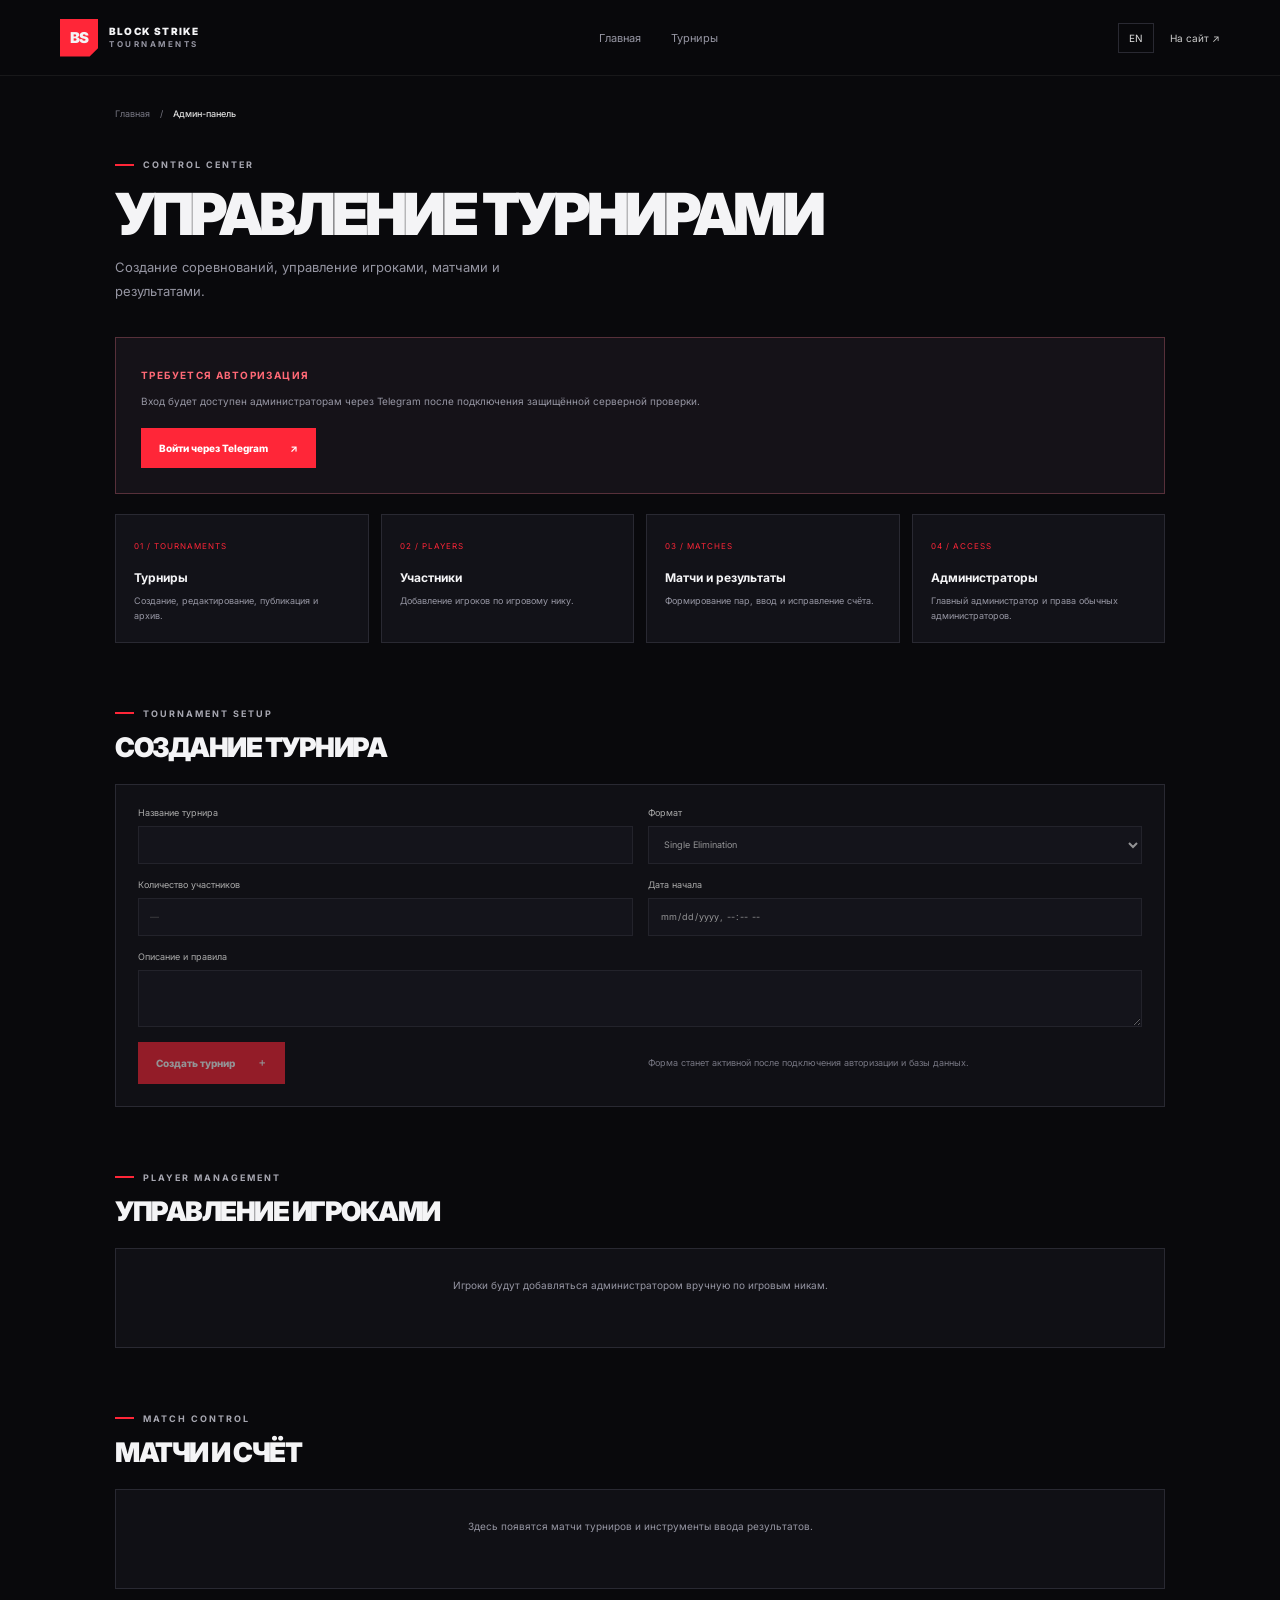
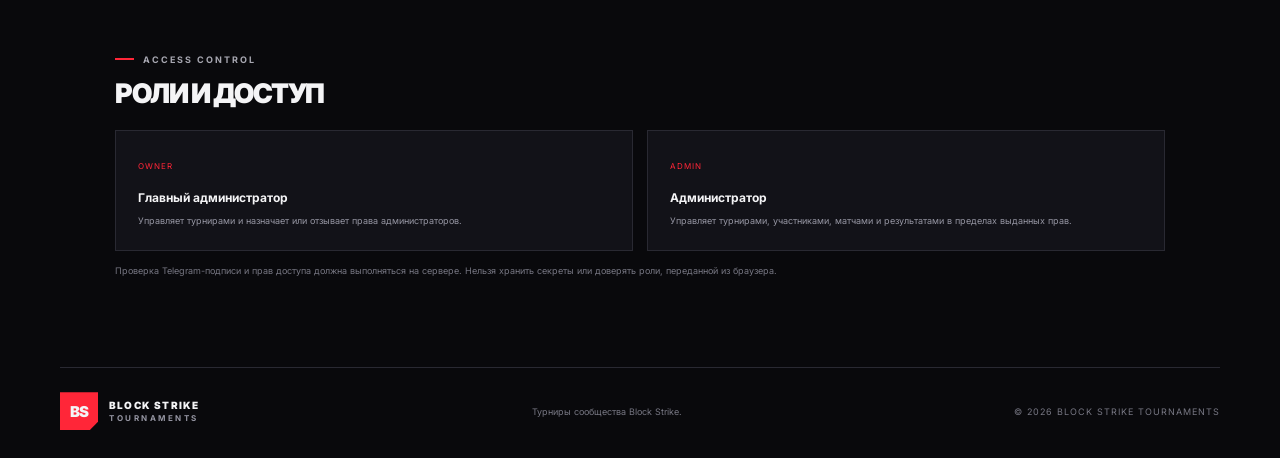
==== admin.html @ 34a61e85 "Add admin workspace template" ====
<!doctype html><html lang="ru"><head><meta charset="UTF-8"><meta name="viewport" content="width=device-width,initial-scale=1"><meta name="theme-color" content="#09090c"><title>Админ-панель — Block Strike Tournaments</title><link rel="preconnect" href="https://fonts.googleapis.com"><link rel="preconnect" href="https://fonts.gstatic.com" crossorigin><link href="https://fonts.googleapis.com/css2?family=Inter:wght@400;500;600;700;800;900&display=swap" rel="stylesheet"><link rel="stylesheet" href="style.css"></head><body>
<header class="site-header"><a class="brand" href="index.html"><span class="brand-mark">BS</span><span class="brand-copy">BLOCK STRIKE <b>TOURNAMENTS</b></span></a><nav class="main-nav" id="mainNav"><a href="index.html" data-i18n="home">Главная</a><a href="tournaments.html" data-i18n="tournaments">Турниры</a></nav><div class="header-actions"><button class="lang-toggle" id="langToggle">EN</button><a class="admin-link" href="index.html"><span data-i18n="backSite">На сайт ↗</span></a><button class="menu-toggle" id="menuToggle" aria-label="Меню">☰</button></div></header>
<main class="page-main section-wrap admin-page"><div class="breadcrumbs"><a href="index.html" data-i18n="home">Главная</a><span>/</span><b data-i18n="adminPanel">Админ-панель</b></div><div class="page-heading"><div><div class="eyebrow"><i></i><span>CONTROL CENTER</span></div><h1 data-i18n="adminTitle">УПРАВЛЕНИЕ <em>ТУРНИРАМИ</em></h1><p data-i18n="adminSub">Создание соревнований, управление игроками, матчами и результатами.</p></div></div>
<div class="admin-notice"><b data-i18n="authRequired">ТРЕБУЕТСЯ АВТОРИЗАЦИЯ</b><p data-i18n="authText">Вход будет доступен администраторам через Telegram после подключения защищённой серверной проверки.</p><button class="button button-primary" id="telegramLogin" type="button"><span data-i18n="telegramLogin">Войти через Telegram</span><b>↗</b></button></div>
<div class="admin-grid"><a class="admin-tile" href="#manage"><span>01 / TOURNAMENTS</span><h3 data-i18n="manageTournaments">Турниры</h3><p data-i18n="manageTournamentsText">Создание, редактирование, публикация и архив.</p></a><a class="admin-tile" href="#players"><span>02 / PLAYERS</span><h3 data-i18n="managePlayers">Участники</h3><p data-i18n="managePlayersText">Добавление игроков по игровому нику.</p></a><a class="admin-tile" href="#matches-admin"><span>03 / MATCHES</span><h3 data-i18n="manageMatches">Матчи и результаты</h3><p data-i18n="manageMatchesText">Формирование пар, ввод и исправление счёта.</p></a><a class="admin-tile" href="#admins"><span>04 / ACCESS</span><h3 data-i18n="manageAdmins">Администраторы</h3><p data-i18n="manageAdminsText">Главный администратор и права обычных администраторов.</p></a></div>
<section class="template-section" id="manage"><div class="section-heading"><div><div class="eyebrow"><i></i><span>TOURNAMENT SETUP</span></div><h2 data-i18n="createTournament">СОЗДАНИЕ <em>ТУРНИРА</em></h2></div></div><form class="admin-form" id="tournamentForm"><label><span data-i18n="nameLabel">Название турнира</span><input required placeholder=" " disabled></label><label><span data-i18n="formatLabel">Формат</span><select disabled><option>Single Elimination</option><option>Swiss System</option></select></label><label><span data-i18n="capacityLabel">Количество участников</span><input type="number" min="2" placeholder="—" disabled></label><label><span data-i18n="dateLabel">Дата начала</span><input type="datetime-local" disabled></label><label class="full-field"><span data-i18n="descriptionLabel">Описание и правила</span><textarea rows="3" disabled></textarea></label><button class="button button-primary" type="button" disabled><span data-i18n="createDraft">Создать турнир</span><b>＋</b></button><p class="form-hint" data-i18n="formDisabled">Форма станет активной после подключения авторизации и базы данных.</p></form></section>
<section class="template-section" id="players"><div class="section-heading"><div><div class="eyebrow"><i></i><span>PLAYER MANAGEMENT</span></div><h2 data-i18n="playersTitle">УПРАВЛЕНИЕ <em>ИГРОКАМИ</em></h2></div></div><div class="table-shell"><div class="table-empty" data-i18n="playersEmpty">Игроки будут добавляться администратором вручную по игровым никам.</div></div></section>
<section class="template-section" id="matches-admin"><div class="section-heading"><div><div class="eyebrow"><i></i><span>MATCH CONTROL</span></div><h2 data-i18n="matchesAdminTitle">МАТЧИ И <em>СЧЁТ</em></h2></div></div><div class="table-shell"><div class="table-empty" data-i18n="matchesEmpty">Здесь появятся матчи турниров и инструменты ввода результатов.</div></div></section>
<section class="template-section" id="admins"><div class="section-heading"><div><div class="eyebrow"><i></i><span>ACCESS CONTROL</span></div><h2 data-i18n="adminsTitle">РОЛИ И <em>ДОСТУП</em></h2></div></div><div class="role-grid"><article class="role-card"><span>OWNER</span><h3 data-i18n="mainAdmin">Главный администратор</h3><p data-i18n="mainAdminText">Управляет турнирами и назначает или отзывает права администраторов.</p></article><article class="role-card"><span>ADMIN</span><h3 data-i18n="regularAdmin">Администратор</h3><p data-i18n="regularAdminText">Управляет турнирами, участниками, матчами и результатами в пределах выданных прав.</p></article></div><p class="section-hint" data-i18n="securityNote">Проверка Telegram-подписи и прав доступа должна выполняться на сервере. Нельзя хранить секреты или доверять роли, переданной из браузера.</p></section>
</main><footer class="site-footer section-wrap"><a class="brand" href="index.html"><span class="brand-mark">BS</span><span class="brand-copy">BLOCK STRIKE <b>TOURNAMENTS</b></span></a><span data-i18n="footer">Турниры сообщества Block Strike.</span><span class="footer-copy">© 2026 BLOCK STRIKE TOURNAMENTS</span></footer><script src="script.js"></script></body></html>
---- style.css ----
:root{--bg:#09090c;--panel:#121218;--panel2:#17171f;--red:#ff2638;--text:#f4f4f6;--muted:#9696a3;--line:#292932}*{box-sizing:border-box}html{scroll-behavior:smooth;scroll-padding-top:100px}body{margin:0;background:var(--bg);color:var(--text);font-family:Inter,Arial,sans-serif;overflow-x:hidden}a{color:inherit;text-decoration:none}button,input,select,textarea{font:inherit}button:disabled,input:disabled,select:disabled,textarea:disabled{opacity:.55;cursor:not-allowed}.section-wrap{width:min(1160px,calc(100% - 48px));margin-inline:auto}.site-header{height:76px;padding:0 max(24px,calc((100vw - 1160px)/2));display:flex;align-items:center;justify-content:space-between;gap:24px;border-bottom:1px solid #ffffff10;background:#09090cf2;backdrop-filter:blur(16px);position:sticky;top:0;z-index:20}.brand{display:flex;align-items:center;gap:11px;flex-shrink:0}.brand-mark{width:38px;height:38px;background:var(--red);display:grid;place-items:center;font-weight:900;font-size:15px;letter-spacing:-1px;clip-path:polygon(0 0,100% 0,100% 78%,78% 100%,0 100%)}.brand-copy{font-size:10px;font-weight:900;letter-spacing:1.2px;line-height:1.45;white-space:nowrap}.brand-copy b{display:block;color:var(--muted);font-size:8px;letter-spacing:2.5px}.main-nav{display:flex;align-items:center;gap:30px;margin-left:auto;margin-right:auto}.main-nav a{font-size:11px;color:var(--muted);white-space:nowrap}.main-nav a:hover,.main-nav a.active{color:#fff}.main-nav a.active:after{content:"";display:block;height:2px;background:var(--red);margin-top:9px}.header-actions{display:flex;align-items:center;gap:16px;flex-shrink:0}.lang-toggle{background:transparent;border:1px solid var(--line);color:#ddd;padding:8px 10px;font-size:10px;cursor:pointer}.admin-link{font-size:10px;color:#ccc;display:flex;align-items:center;gap:8px;white-space:nowrap}.status-dot,.live-pulse{width:7px;height:7px;border-radius:50%;background:var(--red);display:inline-block;box-shadow:0 0 12px #ff2638a0}.menu-toggle{display:none;background:none;border:0;color:white;font-size:22px}.hero{min-height:520px;display:grid;grid-template-columns:1.05fr .95fr;align-items:center;gap:30px;padding-top:55px;padding-bottom:65px}.eyebrow{display:flex;align-items:center;gap:9px;color:#a7a7b1;font-size:9px;font-weight:700;letter-spacing:2px}.eyebrow i{width:19px;height:2px;background:var(--red);display:inline-block;flex-shrink:0}.hero h1,.page-heading h1,.tournament-cover h1{font-size:clamp(44px,5.5vw,72px);line-height:1.02;letter-spacing:-4px;margin:23px 0 19px;font-weight:900;overflow-wrap:anywhere}.hero h1 span,.hero h1 em{display:block}.hero h1 em,.section-heading h2 em,.page-heading h1 em,.tournament-cover h1 em{font-style:normal;color:var(--red)}.hero-copy>p,.page-heading p,.tournament-cover p{max-width:470px;color:var(--muted);font-size:13px;line-height:1.8}.hero-actions{display:flex;align-items:center;gap:25px;margin-top:29px}.button{display:inline-flex;align-items:center;justify-content:center;gap:22px;padding:14px 18px;font-size:10px;font-weight:800;border:0;cursor:pointer}.button-primary{background:var(--red);color:white;transition:.2s}.button-primary:hover:not(:disabled){background:#e51c30;transform:translateY(-2px)}.text-link{font-size:10px;color:#c5c5ce;display:inline-flex;gap:12px}.hero-meta{margin-top:48px;display:flex;align-items:center;gap:10px;color:#777783;font-size:8px;letter-spacing:1.5px}.hero-visual{height:360px;position:relative;display:grid;place-items:center;isolation:isolate;min-width:0}.visual-grid{position:absolute;inset:8px;background-image:linear-gradient(#ffffff0b 1px,transparent 1px),linear-gradient(90deg,#ffffff0b 1px,transparent 1px);background-size:32px 32px;mask-image:radial-gradient(ellipse,#000 15%,transparent 72%);z-index:-1}.visual-core{width:170px;height:170px;border:1px solid #ff26385c;transform:rotate(45deg);display:flex;flex-direction:column;align-items:center;justify-content:center;box-shadow:0 0 80px #ff26381c,inset 0 0 50px #ff263810;position:relative}.visual-core:before,.visual-core:after{content:"";position:absolute;inset:13px;border:1px solid #ffffff16}.visual-core:after{inset:-23px;border-color:#ff263830}.visual-core span{font-size:58px;font-weight:900;letter-spacing:-7px;transform:rotate(-45deg)}.visual-core small{font-size:7px;letter-spacing:3px;transform:rotate(-45deg);color:var(--red)}.visual-orbit{position:absolute;border:1px solid #ff26382b;transform:rotate(-28deg);width:min(340px,90%);height:125px;border-radius:50%}.orbit-b{transform:rotate(52deg);width:min(390px,98%);height:155px;border-color:#ffffff16}.visual-caption{position:absolute;bottom:3px;display:flex;align-items:center;gap:9px;color:#777783;font-size:8px;letter-spacing:1px}.visual-caption span{color:var(--red)}.visual-caption b{color:#d0d0d6;margin-right:13px}.stats{border-block:1px solid var(--line);display:grid;grid-template-columns:repeat(3,1fr);padding:22px 0;margin-bottom:95px}.stats>div{display:flex;align-items:center;gap:14px;padding-left:28px;border-right:1px solid var(--line);min-width:0}.stats>div:first-child{padding-left:0}.stats>div:last-child{border:0}.stats strong{font-size:23px;font-weight:900;white-space:nowrap}.stats span{font-size:8px;color:var(--muted);letter-spacing:1.2px}.content-section{margin-top:95px}.section-heading{display:flex;align-items:end;justify-content:space-between;gap:20px;margin-bottom:26px}.section-heading h2{font-size:clamp(26px,3vw,37px);letter-spacing:-1.5px;margin:12px 0 0;font-weight:900}.view-all{font-size:10px;color:#b9b9c3;padding-bottom:6px;white-space:nowrap}.format-grid{display:grid;grid-template-columns:repeat(2,minmax(0,1fr));gap:17px}.format-card{position:relative;min-height:235px;padding:25px;background:linear-gradient(140deg,#171219,#111117 65%);border:1px solid var(--line);overflow:hidden;transition:.2s}.format-card:hover{border-color:#71303a;transform:translateY(-3px)}.format-index{font-size:8px;letter-spacing:1.6px;color:#888894}.format-symbol{position:absolute;right:28px;top:12px;font-size:90px;color:#ffffff0d;font-weight:200}.format-card h3{font-size:20px;letter-spacing:-.5px;margin:35px 0 10px}.format-card p{max-width:440px;color:var(--muted);font-size:11px;line-height:1.7}.format-link{display:inline-flex;gap:15px;margin-top:12px;font-size:9px;color:#eee}.format-link b{color:var(--red)}.empty-state{min-height:220px;border:1px dashed #393943;background:#101015;display:flex;flex-direction:column;align-items:center;justify-content:center;text-align:center;padding:30px}.empty-icon{width:42px;height:42px;border:1px solid #6e202b;color:var(--red);display:grid;place-items:center;font-size:25px;margin-bottom:16px}.empty-state h2,.empty-state h3{font-size:14px;letter-spacing:1px;margin:0 0 9px}.empty-state p{max-width:470px;color:var(--muted);font-size:10px;line-height:1.7;margin:0 0 14px}.empty-state .text-link{color:#eee}.how-section{margin-bottom:95px}.steps{display:grid;grid-template-columns:repeat(3,minmax(0,1fr));gap:17px}.step{background:var(--panel);border:1px solid var(--line);padding:22px;position:relative;min-height:185px}.step>span{position:absolute;right:18px;top:18px;color:#555560;font-size:10px}.step-icon{width:34px;height:34px;border:1px solid #6e202b;color:var(--red);display:grid;place-items:center;font-size:16px;margin-bottom:19px}.step h3{font-size:12px;margin:0 0 9px}.step p{font-size:10px;line-height:1.7;color:var(--muted);margin:0}.site-footer{border-top:1px solid var(--line);padding:24px 0 28px;display:flex;align-items:center;justify-content:space-between;gap:20px}.site-footer>span{font-size:9px;color:#777783}.footer-copy{letter-spacing:1px;white-space:nowrap}.page-main{padding-top:32px;padding-bottom:80px}.breadcrumbs{display:flex;gap:10px;align-items:center;color:#777783;font-size:9px;margin-bottom:40px}.breadcrumbs a:hover{color:#fff}.breadcrumbs b{color:#ddd;font-weight:500}.page-heading{margin-bottom:34px}.page-heading h1{font-size:clamp(36px,5vw,58px);margin:15px 0 12px}.page-heading p{margin:0}.filter-bar{display:flex;align-items:center;justify-content:space-between;gap:16px;border-block:1px solid var(--line);padding:14px 0;margin-bottom:25px}.filter-tabs{display:flex;gap:7px;flex-wrap:wrap}.filter-tab,.filter-select{background:#131319;border:1px solid var(--line);color:#aaa;padding:10px 13px;font-size:9px;cursor:pointer}.filter-tab.active{border-color:var(--red);color:#fff}.filter-select{min-width:150px}.listing-empty{min-height:270px}.compact{min-height:150px}.template-section{margin-top:65px;scroll-margin-top:100px}.template-section .section-heading{margin-bottom:20px}.template-section .section-heading h2{font-size:27px}.table-shell{border:1px solid var(--line);background:#101015;min-height:100px}.table-empty{padding:30px;text-align:center;color:var(--muted);font-size:10px}.tournament-cover{background:radial-gradient(ellipse at 80% 20%,#5a1623 0,transparent 45%),linear-gradient(115deg,#171016,#111117);border:1px solid #3b252c;padding:34px;display:flex;align-items:center;justify-content:space-between;gap:20px;min-height:230px}.template-label{font-size:8px;color:#ff7883;letter-spacing:2px;margin-top:16px}.tournament-cover h1{font-size:clamp(35px,5vw,54px);margin:10px 0}.tournament-cover p{margin:0}.cover-code{font-size:clamp(22px,4vw,42px);font-weight:900;color:#ffffff22;white-space:nowrap}.cover-code span{color:var(--red)}.tournament-facts{display:grid;grid-template-columns:repeat(4,1fr);border:1px solid var(--line);border-top:0}.tournament-facts>div{padding:17px;border-right:1px solid var(--line);display:flex;flex-direction:column;gap:9px}.tournament-facts>div:last-child{border:0}.tournament-facts span{font-size:8px;color:#858591;letter-spacing:1px}.tournament-facts b{font-size:12px}.tournament-tabs{display:flex;gap:26px;overflow-x:auto;border-bottom:1px solid var(--line);margin-top:28px}.tournament-tabs a{font-size:10px;color:#92929d;padding:0 0 13px;white-space:nowrap}.tournament-tabs a.active,.tournament-tabs a:hover{color:white;border-bottom:2px solid var(--red)}.bracket-placeholder{display:flex;align-items:center;justify-content:center;gap:20px;min-height:140px;background:#101015;border:1px solid var(--line)}.bracket-placeholder span{height:1px;width:70px;background:#4a3339}.bracket-node{width:90px;padding:18px;border:1px solid #4a3339;text-align:center;color:#777}.section-hint{font-size:9px;line-height:1.7;color:#777783;margin-top:12px}.admin-page{max-width:1050px}.admin-notice{padding:25px;background:#151218;border:1px solid #57303a;margin-bottom:20px}.admin-notice>b{font-size:10px;letter-spacing:1.4px;color:#ff6976}.admin-notice p{font-size:10px;color:var(--muted);line-height:1.7;max-width:620px}.admin-notice .button{margin-top:8px}.admin-grid{display:grid;grid-template-columns:repeat(4,minmax(0,1fr));gap:12px}.admin-tile,.role-card{padding:18px;background:var(--panel);border:1px solid var(--line)}.admin-tile>span,.role-card>span{font-size:8px;color:var(--red);letter-spacing:1px}.admin-tile h3,.role-card h3{font-size:12px;margin:17px 0 8px}.admin-tile p,.role-card p{font-size:9px;line-height:1.7;color:var(--muted);margin:0}.admin-form{display:grid;grid-template-columns:repeat(2,minmax(0,1fr));gap:15px;padding:22px;border:1px solid var(--line);background:#101015}.admin-form label{display:flex;flex-direction:column;gap:8px;font-size:9px;color:#aaa}.admin-form input,.admin-form select,.admin-form textarea{width:100%;background:#181820;border:1px solid #33333e;color:white;padding:11px;min-height:38px}.full-field{grid-column:1/-1}.admin-form button{justify-self:start}.form-hint{align-self:center;color:#777783;font-size:9px}.role-grid{display:grid;grid-template-columns:repeat(2,minmax(0,1fr));gap:14px}.role-card{padding:22px}.toast{position:fixed;bottom:22px;left:50%;transform:translate(-50%,20px);background:#24242d;border:1px solid #484852;padding:12px 17px;font-size:10px;opacity:0;pointer-events:none;transition:.2s;z-index:30}.toast.show{opacity:1;transform:translate(-50%,0)}@media(max-width:900px){.main-nav{gap:16px}.admin-grid{grid-template-columns:repeat(2,minmax(0,1fr))}.hero{min-height:470px}.stats{margin-bottom:70px}}@media(max-width:620px){.section-wrap{width:calc(100% - 34px)}.site-header{height:66px;padding:0 17px;gap:10px}.brand{gap:8px}.brand-mark{width:33px;height:33px}.brand-copy{font-size:8px;letter-spacing:.8px}.brand-copy b{font-size:7px;letter-spacing:2px}.main-nav{display:none;position:absolute;top:65px;left:0;right:0;background:#101016;border-bottom:1px solid var(--line);padding:18px;flex-direction:column;align-items:flex-start;gap:20px}.main-nav.open{display:flex}.main-nav a.active:after{display:none}.menu-toggle{display:block}.header-actions{gap:10px}.admin-link{font-size:0;gap:0}.hero{grid-template-columns:1fr;padding-top:52px;padding-bottom:35px;gap:5px}.hero h1{font-size:clamp(37px,10vw,52px);letter-spacing:-2.8px}.hero-copy>p{font-size:11px}.hero-visual{height:280px;margin:0 -12px}.visual-core{width:140px;height:140px}.visual-core span{font-size:49px}.visual-orbit{height:105px}.orbit-b{height:130px}.stats{padding:16px 0;margin-bottom:60px}.stats>div{padding-left:10px;gap:6px;flex-direction:column;align-items:flex-start}.stats strong{font-size:18px}.stats span{font-size:6px;line-height:1.4}.content-section{margin-top:68px}.section-heading{align-items:flex-start}.section-heading h2{font-size:25px}.format-grid,.steps,.role-grid{grid-template-columns:1fr}.format-card{min-height:210px;padding:20px}.format-card h3{font-size:18px}.site-footer{align-items:flex-start;flex-direction:column;gap:14px}.footer-copy{white-space:normal}.page-main{padding-top:24px}.breadcrumbs{margin-bottom:28px}.page-heading h1{font-size:35px;letter-spacing:-2px}.filter-bar{align-items:stretch;flex-direction:column}.filter-select{width:100%}.tournament-cover{padding:23px;min-height:190px}.cover-code{display:none}.tournament-cover h1{font-size:37px;letter-spacing:-2px}.tournament-facts{grid-template-columns:repeat(2,1fr)}.tournament-facts>div:nth-child(2){border-right:0}.tournament-facts>div:nth-child(-n+2){border-bottom:1px solid var(--line)}.tournament-tabs{gap:20px}.template-section{margin-top:50px}.admin-grid{grid-template-columns:1fr 1fr}.admin-form{grid-template-columns:1fr;padding:15px}.full-field{grid-column:auto}.form-hint{line-height:1.6}.bracket-placeholder{gap:8px}.bracket-placeholder span{width:25px}.bracket-node{width:60px;padding:14px 5px}}
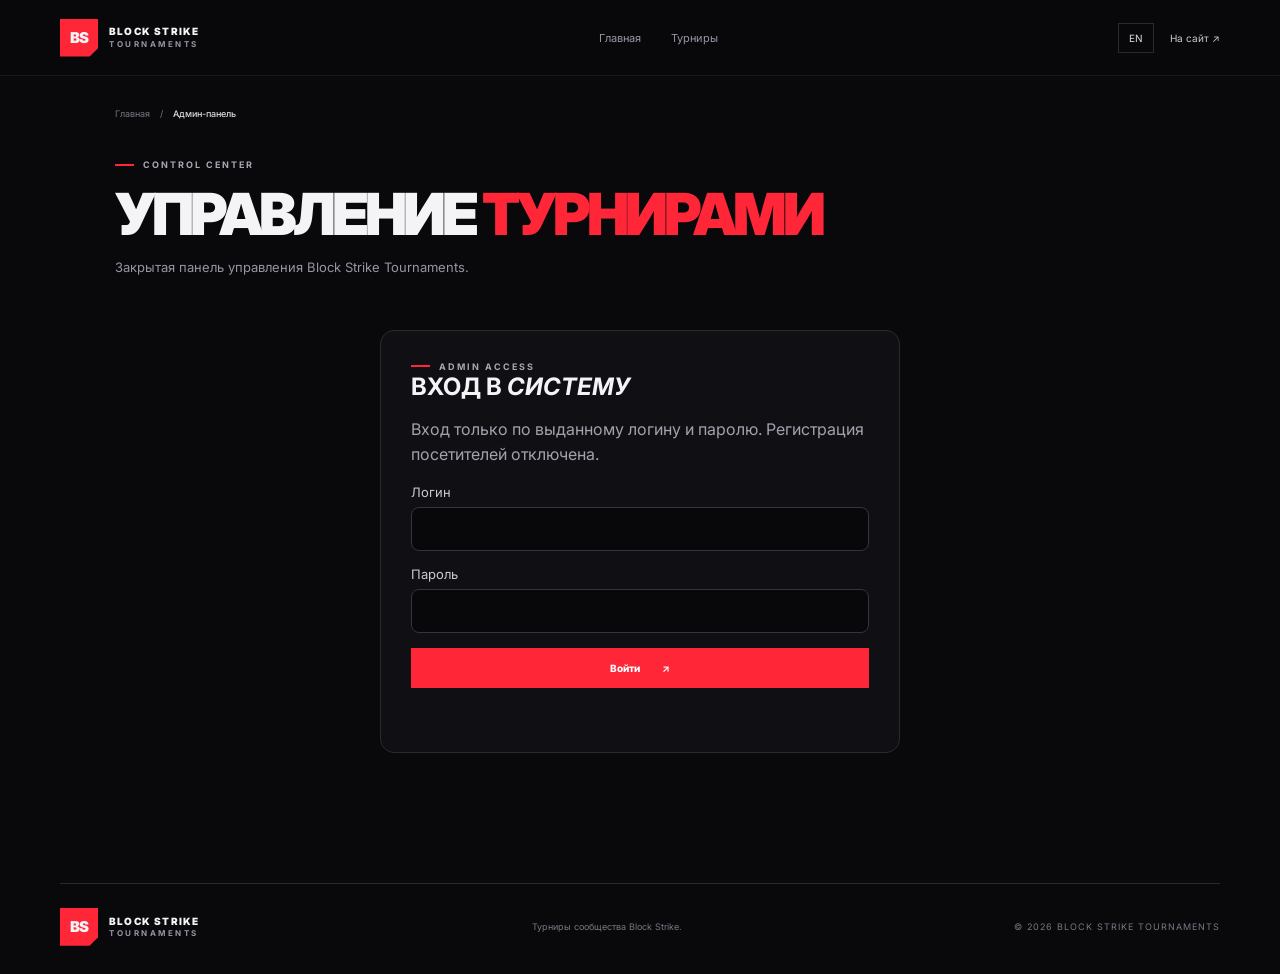
==== commit 406cdaa8: "Build username and password admin login interface" ====
--- a/admin.html
+++ b/admin.html
@@ -1,10 +1,66 @@
-<!doctype html><html lang="ru"><head><meta charset="UTF-8"><meta name="viewport" content="width=device-width,initial-scale=1"><meta name="theme-color" content="#09090c"><title>Админ-панель — Block Strike Tournaments</title><link rel="preconnect" href="https://fonts.googleapis.com"><link rel="preconnect" href="https://fonts.gstatic.com" crossorigin><link href="https://fonts.googleapis.com/css2?family=Inter:wght@400;500;600;700;800;900&display=swap" rel="stylesheet"><link rel="stylesheet" href="style.css"></head><body>
-<header class="site-header"><a class="brand" href="index.html"><span class="brand-mark">BS</span><span class="brand-copy">BLOCK STRIKE <b>TOURNAMENTS</b></span></a><nav class="main-nav" id="mainNav"><a href="index.html" data-i18n="home">Главная</a><a href="tournaments.html" data-i18n="tournaments">Турниры</a></nav><div class="header-actions"><button class="lang-toggle" id="langToggle">EN</button><a class="admin-link" href="index.html"><span data-i18n="backSite">На сайт ↗</span></a><button class="menu-toggle" id="menuToggle" aria-label="Меню">☰</button></div></header>
-<main class="page-main section-wrap admin-page"><div class="breadcrumbs"><a href="index.html" data-i18n="home">Главная</a><span>/</span><b data-i18n="adminPanel">Админ-панель</b></div><div class="page-heading"><div><div class="eyebrow"><i></i><span>CONTROL CENTER</span></div><h1 data-i18n="adminTitle">УПРАВЛЕНИЕ <em>ТУРНИРАМИ</em></h1><p data-i18n="adminSub">Создание соревнований, управление игроками, матчами и результатами.</p></div></div>
-<div class="admin-notice"><b data-i18n="authRequired">ТРЕБУЕТСЯ АВТОРИЗАЦИЯ</b><p data-i18n="authText">Вход будет доступен администраторам через Telegram после подключения защищённой серверной проверки.</p><button class="button button-primary" id="telegramLogin" type="button"><span data-i18n="telegramLogin">Войти через Telegram</span><b>↗</b></button></div>
-<div class="admin-grid"><a class="admin-tile" href="#manage"><span>01 / TOURNAMENTS</span><h3 data-i18n="manageTournaments">Турниры</h3><p data-i18n="manageTournamentsText">Создание, редактирование, публикация и архив.</p></a><a class="admin-tile" href="#players"><span>02 / PLAYERS</span><h3 data-i18n="managePlayers">Участники</h3><p data-i18n="managePlayersText">Добавление игроков по игровому нику.</p></a><a class="admin-tile" href="#matches-admin"><span>03 / MATCHES</span><h3 data-i18n="manageMatches">Матчи и результаты</h3><p data-i18n="manageMatchesText">Формирование пар, ввод и исправление счёта.</p></a><a class="admin-tile" href="#admins"><span>04 / ACCESS</span><h3 data-i18n="manageAdmins">Администраторы</h3><p data-i18n="manageAdminsText">Главный администратор и права обычных администраторов.</p></a></div>
-<section class="template-section" id="manage"><div class="section-heading"><div><div class="eyebrow"><i></i><span>TOURNAMENT SETUP</span></div><h2 data-i18n="createTournament">СОЗДАНИЕ <em>ТУРНИРА</em></h2></div></div><form class="admin-form" id="tournamentForm"><label><span data-i18n="nameLabel">Название турнира</span><input required placeholder=" " disabled></label><label><span data-i18n="formatLabel">Формат</span><select disabled><option>Single Elimination</option><option>Swiss System</option></select></label><label><span data-i18n="capacityLabel">Количество участников</span><input type="number" min="2" placeholder="—" disabled></label><label><span data-i18n="dateLabel">Дата начала</span><input type="datetime-local" disabled></label><label class="full-field"><span data-i18n="descriptionLabel">Описание и правила</span><textarea rows="3" disabled></textarea></label><button class="button button-primary" type="button" disabled><span data-i18n="createDraft">Создать турнир</span><b>＋</b></button><p class="form-hint" data-i18n="formDisabled">Форма станет активной после подключения авторизации и базы данных.</p></form></section>
-<section class="template-section" id="players"><div class="section-heading"><div><div class="eyebrow"><i></i><span>PLAYER MANAGEMENT</span></div><h2 data-i18n="playersTitle">УПРАВЛЕНИЕ <em>ИГРОКАМИ</em></h2></div></div><div class="table-shell"><div class="table-empty" data-i18n="playersEmpty">Игроки будут добавляться администратором вручную по игровым никам.</div></div></section>
-<section class="template-section" id="matches-admin"><div class="section-heading"><div><div class="eyebrow"><i></i><span>MATCH CONTROL</span></div><h2 data-i18n="matchesAdminTitle">МАТЧИ И <em>СЧЁТ</em></h2></div></div><div class="table-shell"><div class="table-empty" data-i18n="matchesEmpty">Здесь появятся матчи турниров и инструменты ввода результатов.</div></div></section>
-<section class="template-section" id="admins"><div class="section-heading"><div><div class="eyebrow"><i></i><span>ACCESS CONTROL</span></div><h2 data-i18n="adminsTitle">РОЛИ И <em>ДОСТУП</em></h2></div></div><div class="role-grid"><article class="role-card"><span>OWNER</span><h3 data-i18n="mainAdmin">Главный администратор</h3><p data-i18n="mainAdminText">Управляет турнирами и назначает или отзывает права администраторов.</p></article><article class="role-card"><span>ADMIN</span><h3 data-i18n="regularAdmin">Администратор</h3><p data-i18n="regularAdminText">Управляет турнирами, участниками, матчами и результатами в пределах выданных прав.</p></article></div><p class="section-hint" data-i18n="securityNote">Проверка Telegram-подписи и прав доступа должна выполняться на сервере. Нельзя хранить секреты или доверять роли, переданной из браузера.</p></section>
-</main><footer class="site-footer section-wrap"><a class="brand" href="index.html"><span class="brand-mark">BS</span><span class="brand-copy">BLOCK STRIKE <b>TOURNAMENTS</b></span></a><span data-i18n="footer">Турниры сообщества Block Strike.</span><span class="footer-copy">© 2026 BLOCK STRIKE TOURNAMENTS</span></footer><script src="script.js"></script></body></html>+<!doctype html>
+<html lang="ru">
+<head>
+<meta charset="UTF-8"><meta name="viewport" content="width=device-width,initial-scale=1">
+<meta name="theme-color" content="#09090c">
+<title>Админ-панель — Block Strike Tournaments</title>
+<link rel="preconnect" href="https://fonts.googleapis.com"><link rel="preconnect" href="https://fonts.gstatic.com" crossorigin>
+<link href="https://fonts.googleapis.com/css2?family=Inter:wght@400;500;600;700;800;900&display=swap" rel="stylesheet">
+<link rel="stylesheet" href="style.css">
+<style>
+.admin-auth{max-width:520px;margin:50px auto;padding:30px;border:1px solid #29292f;background:#101014;border-radius:14px}
+.admin-auth h2,.admin-panel h2{margin:0 0 10px}.admin-auth p,.admin-muted{color:#a2a2ad;line-height:1.6}
+.admin-auth form,.admin-create-form{display:grid;gap:15px}.admin-auth label,.admin-create-form label{display:grid;gap:7px;color:#c9c9d1;font-size:13px}
+.admin-auth input,.admin-create-form input{width:100%;padding:13px 14px;background:#08080b;border:1px solid #34343c;border-radius:8px;color:#fff;font:inherit}
+.admin-message{margin-top:14px;color:#ff7777;min-height:20px;font-size:13px}.admin-panel{display:grid;gap:24px}
+.admin-toolbar{display:flex;justify-content:space-between;align-items:center;gap:15px;flex-wrap:wrap;padding:18px;border:1px solid #29292f;background:#101014;border-radius:12px}
+.admin-card{padding:24px;border:1px solid #29292f;background:#101014;border-radius:12px}
+.admin-checks{display:flex;gap:18px;flex-wrap:wrap;color:#ddd;font-size:13px}.admin-checks label{display:flex;align-items:center;gap:7px}
+.admin-account{display:flex;justify-content:space-between;align-items:center;gap:16px;padding:15px 0;border-bottom:1px solid #29292f;flex-wrap:wrap}
+.admin-account:last-child{border-bottom:0}.admin-account small{display:block;color:#999;margin-top:5px}
+.admin-status{color:#ff7777;font-size:12px}.admin-status.active{color:#8bd5a5}
+.admin-actions{display:flex;gap:8px;flex-wrap:wrap}.button-small{padding:9px 12px;border:1px solid #41414b;background:#17171d;color:#fff;border-radius:7px;cursor:pointer}
+[hidden]{display:none!important}
+</style>
+</head>
+<body>
+<header class="site-header">
+<a class="brand" href="index.html"><span class="brand-mark">BS</span><span class="brand-copy">BLOCK STRIKE <b>TOURNAMENTS</b></span></a>
+<nav class="main-nav" id="mainNav"><a href="index.html">Главная</a><a href="tournaments.html">Турниры</a></nav>
+<div class="header-actions"><button class="lang-toggle" id="langToggle">EN</button><a class="admin-link" href="index.html">На сайт ↗</a><button class="menu-toggle" id="menuToggle" aria-label="Меню">☰</button></div>
+</header>
+<main class="page-main section-wrap admin-page">
+<div class="breadcrumbs"><a href="index.html">Главная</a><span>/</span><b>Админ-панель</b></div>
+<div class="page-heading"><div><div class="eyebrow"><i></i><span>CONTROL CENTER</span></div><h1>УПРАВЛЕНИЕ <em>ТУРНИРАМИ</em></h1><p>Закрытая панель управления Block Strike Tournaments.</p></div></div>
+<section class="admin-auth" id="loginView">
+<div class="eyebrow"><i></i><span>ADMIN ACCESS</span></div><h2>ВХОД В <em>СИСТЕМУ</em></h2>
+<p>Вход только по выданному логину и паролю. Регистрация посетителей отключена.</p>
+<form id="loginForm">
+<label>Логин<input id="loginUsername" name="username" autocomplete="username" minlength="3" maxlength="24" required></label>
+<label>Пароль<input id="loginPassword" name="password" type="password" autocomplete="current-password" minlength="10" maxlength="128" required></label>
+<button class="button button-primary" type="submit">Войти <b>↗</b></button>
+</form><div class="admin-message" id="loginMessage" role="status"></div>
+</section>
+<section class="admin-panel" id="adminView" hidden>
+<div class="admin-toolbar"><div><div class="eyebrow"><i></i><span id="roleLabel">ADMIN SESSION</span></div><h2 id="welcomeText">Панель администратора</h2></div><button class="button-small" id="logoutButton">Выйти</button></div>
+<section class="admin-card" id="accountManagement" hidden>
+<div class="eyebrow"><i></i><span>ACCESS CONTROL</span></div><h2>АККАУНТЫ <em>МОДЕРАТОРОВ</em></h2>
+<p class="admin-muted">Создавать аккаунты и назначать права может только главный администратор. Логин — латиница, цифры и подчёркивание. Пароль — минимум 10 символов.</p>
+<form class="admin-create-form" id="createAdminForm">
+<label>Логин модератора<input id="newAdminUsername" required minlength="3" maxlength="24" pattern="[a-zA-Z0-9_]+" autocomplete="off"></label>
+<label>Пароль<input id="newAdminPassword" type="password" required minlength="10" maxlength="128" autocomplete="new-password"></label>
+<div class="admin-checks">
+<label><input type="checkbox" name="permission" value="tournaments_manage"> Управление турнирами</label>
+<label><input type="checkbox" name="permission" value="players_manage"> Управление игроками</label>
+<label><input type="checkbox" name="permission" value="matches_manage"> Матчи и результаты</label>
+</div>
+<button class="button button-primary" type="submit">Создать аккаунт <b>＋</b></button>
+</form><div class="admin-message" id="createAdminMessage" role="status"></div>
+<div class="admin-list" id="adminList"><p class="admin-muted">Загрузка аккаунтов…</p></div>
+</section>
+<section class="admin-card"><div class="eyebrow"><i></i><span>TOURNAMENT MANAGEMENT</span></div><h2>УПРАВЛЕНИЕ <em>ТУРНИРАМИ</em></h2><p class="admin-muted">Авторизация и управление аккаунтами подключены. Следующий этап — связать формы создания турниров, участников и результатов с серверными действиями.</p></section>
+</section>
+</main>
+<footer class="site-footer section-wrap"><a class="brand" href="index.html"><span class="brand-mark">BS</span><span class="brand-copy">BLOCK STRIKE <b>TOURNAMENTS</b></span></a><span>Турниры сообщества Block Strike.</span><span class="footer-copy">© 2026 BLOCK STRIKE TOURNAMENTS</span></footer>
+<script src="script.js"></script><script type="module" src="admin.js"></script>
+</body></html>
--- a/style.css
+++ b/style.css
@@ -1 +1 @@
-:root{--bg:#09090c;--panel:#121218;--panel2:#17171f;--red:#ff2638;--text:#f4f4f6;--muted:#9696a3;--line:#292932}*{box-sizing:border-box}html{scroll-behavior:smooth;scroll-padding-top:100px}body{margin:0;background:var(--bg);color:var(--text);font-family:Inter,Arial,sans-serif;overflow-x:hidden}a{color:inherit;text-decoration:none}button,input,select,textarea{font:inherit}button:disabled,input:disabled,select:disabled,textarea:disabled{opacity:.55;cursor:not-allowed}.section-wrap{width:min(1160px,calc(100% - 48px));margin-inline:auto}.site-header{height:76px;padding:0 max(24px,calc((100vw - 1160px)/2));display:flex;align-items:center;justify-content:space-between;gap:24px;border-bottom:1px solid #ffffff10;background:#09090cf2;backdrop-filter:blur(16px);position:sticky;top:0;z-index:20}.brand{display:flex;align-items:center;gap:11px;flex-shrink:0}.brand-mark{width:38px;height:38px;background:var(--red);display:grid;place-items:center;font-weight:900;font-size:15px;letter-spacing:-1px;clip-path:polygon(0 0,100% 0,100% 78%,78% 100%,0 100%)}.brand-copy{font-size:10px;font-weight:900;letter-spacing:1.2px;line-height:1.45;white-space:nowrap}.brand-copy b{display:block;color:var(--muted);font-size:8px;letter-spacing:2.5px}.main-nav{display:flex;align-items:center;gap:30px;margin-left:auto;margin-right:auto}.main-nav a{font-size:11px;color:var(--muted);white-space:nowrap}.main-nav a:hover,.main-nav a.active{color:#fff}.main-nav a.active:after{content:"";display:block;height:2px;background:var(--red);margin-top:9px}.header-actions{display:flex;align-items:center;gap:16px;flex-shrink:0}.lang-toggle{background:transparent;border:1px solid var(--line);color:#ddd;padding:8px 10px;font-size:10px;cursor:pointer}.admin-link{font-size:10px;color:#ccc;display:flex;align-items:center;gap:8px;white-space:nowrap}.status-dot,.live-pulse{width:7px;height:7px;border-radius:50%;background:var(--red);display:inline-block;box-shadow:0 0 12px #ff2638a0}.menu-toggle{display:none;background:none;border:0;color:white;font-size:22px}.hero{min-height:520px;display:grid;grid-template-columns:1.05fr .95fr;align-items:center;gap:30px;padding-top:55px;padding-bottom:65px}.eyebrow{display:flex;align-items:center;gap:9px;color:#a7a7b1;font-size:9px;font-weight:700;letter-spacing:2px}.eyebrow i{width:19px;height:2px;background:var(--red);display:inline-block;flex-shrink:0}.hero h1,.page-heading h1,.tournament-cover h1{font-size:clamp(44px,5.5vw,72px);line-height:1.02;letter-spacing:-4px;margin:23px 0 19px;font-weight:900;overflow-wrap:anywhere}.hero h1 span,.hero h1 em{display:block}.hero h1 em,.section-heading h2 em,.page-heading h1 em,.tournament-cover h1 em{font-style:normal;color:var(--red)}.hero-copy>p,.page-heading p,.tournament-cover p{max-width:470px;color:var(--muted);font-size:13px;line-height:1.8}.hero-actions{display:flex;align-items:center;gap:25px;margin-top:29px}.button{display:inline-flex;align-items:center;justify-content:center;gap:22px;padding:14px 18px;font-size:10px;font-weight:800;border:0;cursor:pointer}.button-primary{background:var(--red);color:white;transition:.2s}.button-primary:hover:not(:disabled){background:#e51c30;transform:translateY(-2px)}.text-link{font-size:10px;color:#c5c5ce;display:inline-flex;gap:12px}.hero-meta{margin-top:48px;display:flex;align-items:center;gap:10px;color:#777783;font-size:8px;letter-spacing:1.5px}.hero-visual{height:360px;position:relative;display:grid;place-items:center;isolation:isolate;min-width:0}.visual-grid{position:absolute;inset:8px;background-image:linear-gradient(#ffffff0b 1px,transparent 1px),linear-gradient(90deg,#ffffff0b 1px,transparent 1px);background-size:32px 32px;mask-image:radial-gradient(ellipse,#000 15%,transparent 72%);z-index:-1}.visual-core{width:170px;height:170px;border:1px solid #ff26385c;transform:rotate(45deg);display:flex;flex-direction:column;align-items:center;justify-content:center;box-shadow:0 0 80px #ff26381c,inset 0 0 50px #ff263810;position:relative}.visual-core:before,.visual-core:after{content:"";position:absolute;inset:13px;border:1px solid #ffffff16}.visual-core:after{inset:-23px;border-color:#ff263830}.visual-core span{font-size:58px;font-weight:900;letter-spacing:-7px;transform:rotate(-45deg)}.visual-core small{font-size:7px;letter-spacing:3px;transform:rotate(-45deg);color:var(--red)}.visual-orbit{position:absolute;border:1px solid #ff26382b;transform:rotate(-28deg);width:min(340px,90%);height:125px;border-radius:50%}.orbit-b{transform:rotate(52deg);width:min(390px,98%);height:155px;border-color:#ffffff16}.visual-caption{position:absolute;bottom:3px;display:flex;align-items:center;gap:9px;color:#777783;font-size:8px;letter-spacing:1px}.visual-caption span{color:var(--red)}.visual-caption b{color:#d0d0d6;margin-right:13px}.stats{border-block:1px solid var(--line);display:grid;grid-template-columns:repeat(3,1fr);padding:22px 0;margin-bottom:95px}.stats>div{display:flex;align-items:center;gap:14px;padding-left:28px;border-right:1px solid var(--line);min-width:0}.stats>div:first-child{padding-left:0}.stats>div:last-child{border:0}.stats strong{font-size:23px;font-weight:900;white-space:nowrap}.stats span{font-size:8px;color:var(--muted);letter-spacing:1.2px}.content-section{margin-top:95px}.section-heading{display:flex;align-items:end;justify-content:space-between;gap:20px;margin-bottom:26px}.section-heading h2{font-size:clamp(26px,3vw,37px);letter-spacing:-1.5px;margin:12px 0 0;font-weight:900}.view-all{font-size:10px;color:#b9b9c3;padding-bottom:6px;white-space:nowrap}.format-grid{display:grid;grid-template-columns:repeat(2,minmax(0,1fr));gap:17px}.format-card{position:relative;min-height:235px;padding:25px;background:linear-gradient(140deg,#171219,#111117 65%);border:1px solid var(--line);overflow:hidden;transition:.2s}.format-card:hover{border-color:#71303a;transform:translateY(-3px)}.format-index{font-size:8px;letter-spacing:1.6px;color:#888894}.format-symbol{position:absolute;right:28px;top:12px;font-size:90px;color:#ffffff0d;font-weight:200}.format-card h3{font-size:20px;letter-spacing:-.5px;margin:35px 0 10px}.format-card p{max-width:440px;color:var(--muted);font-size:11px;line-height:1.7}.format-link{display:inline-flex;gap:15px;margin-top:12px;font-size:9px;color:#eee}.format-link b{color:var(--red)}.empty-state{min-height:220px;border:1px dashed #393943;background:#101015;display:flex;flex-direction:column;align-items:center;justify-content:center;text-align:center;padding:30px}.empty-icon{width:42px;height:42px;border:1px solid #6e202b;color:var(--red);display:grid;place-items:center;font-size:25px;margin-bottom:16px}.empty-state h2,.empty-state h3{font-size:14px;letter-spacing:1px;margin:0 0 9px}.empty-state p{max-width:470px;color:var(--muted);font-size:10px;line-height:1.7;margin:0 0 14px}.empty-state .text-link{color:#eee}.how-section{margin-bottom:95px}.steps{display:grid;grid-template-columns:repeat(3,minmax(0,1fr));gap:17px}.step{background:var(--panel);border:1px solid var(--line);padding:22px;position:relative;min-height:185px}.step>span{position:absolute;right:18px;top:18px;color:#555560;font-size:10px}.step-icon{width:34px;height:34px;border:1px solid #6e202b;color:var(--red);display:grid;place-items:center;font-size:16px;margin-bottom:19px}.step h3{font-size:12px;margin:0 0 9px}.step p{font-size:10px;line-height:1.7;color:var(--muted);margin:0}.site-footer{border-top:1px solid var(--line);padding:24px 0 28px;display:flex;align-items:center;justify-content:space-between;gap:20px}.site-footer>span{font-size:9px;color:#777783}.footer-copy{letter-spacing:1px;white-space:nowrap}.page-main{padding-top:32px;padding-bottom:80px}.breadcrumbs{display:flex;gap:10px;align-items:center;color:#777783;font-size:9px;margin-bottom:40px}.breadcrumbs a:hover{color:#fff}.breadcrumbs b{color:#ddd;font-weight:500}.page-heading{margin-bottom:34px}.page-heading h1{font-size:clamp(36px,5vw,58px);margin:15px 0 12px}.page-heading p{margin:0}.filter-bar{display:flex;align-items:center;justify-content:space-between;gap:16px;border-block:1px solid var(--line);padding:14px 0;margin-bottom:25px}.filter-tabs{display:flex;gap:7px;flex-wrap:wrap}.filter-tab,.filter-select{background:#131319;border:1px solid var(--line);color:#aaa;padding:10px 13px;font-size:9px;cursor:pointer}.filter-tab.active{border-color:var(--red);color:#fff}.filter-select{min-width:150px}.listing-empty{min-height:270px}.compact{min-height:150px}.template-section{margin-top:65px;scroll-margin-top:100px}.template-section .section-heading{margin-bottom:20px}.template-section .section-heading h2{font-size:27px}.table-shell{border:1px solid var(--line);background:#101015;min-height:100px}.table-empty{padding:30px;text-align:center;color:var(--muted);font-size:10px}.tournament-cover{background:radial-gradient(ellipse at 80% 20%,#5a1623 0,transparent 45%),linear-gradient(115deg,#171016,#111117);border:1px solid #3b252c;padding:34px;display:flex;align-items:center;justify-content:space-between;gap:20px;min-height:230px}.template-label{font-size:8px;color:#ff7883;letter-spacing:2px;margin-top:16px}.tournament-cover h1{font-size:clamp(35px,5vw,54px);margin:10px 0}.tournament-cover p{margin:0}.cover-code{font-size:clamp(22px,4vw,42px);font-weight:900;color:#ffffff22;white-space:nowrap}.cover-code span{color:var(--red)}.tournament-facts{display:grid;grid-template-columns:repeat(4,1fr);border:1px solid var(--line);border-top:0}.tournament-facts>div{padding:17px;border-right:1px solid var(--line);display:flex;flex-direction:column;gap:9px}.tournament-facts>div:last-child{border:0}.tournament-facts span{font-size:8px;color:#858591;letter-spacing:1px}.tournament-facts b{font-size:12px}.tournament-tabs{display:flex;gap:26px;overflow-x:auto;border-bottom:1px solid var(--line);margin-top:28px}.tournament-tabs a{font-size:10px;color:#92929d;padding:0 0 13px;white-space:nowrap}.tournament-tabs a.active,.tournament-tabs a:hover{color:white;border-bottom:2px solid var(--red)}.bracket-placeholder{display:flex;align-items:center;justify-content:center;gap:20px;min-height:140px;background:#101015;border:1px solid var(--line)}.bracket-placeholder span{height:1px;width:70px;background:#4a3339}.bracket-node{width:90px;padding:18px;border:1px solid #4a3339;text-align:center;color:#777}.section-hint{font-size:9px;line-height:1.7;color:#777783;margin-top:12px}.admin-page{max-width:1050px}.admin-notice{padding:25px;background:#151218;border:1px solid #57303a;margin-bottom:20px}.admin-notice>b{font-size:10px;letter-spacing:1.4px;color:#ff6976}.admin-notice p{font-size:10px;color:var(--muted);line-height:1.7;max-width:620px}.admin-notice .button{margin-top:8px}.admin-grid{display:grid;grid-template-columns:repeat(4,minmax(0,1fr));gap:12px}.admin-tile,.role-card{padding:18px;background:var(--panel);border:1px solid var(--line)}.admin-tile>span,.role-card>span{font-size:8px;color:var(--red);letter-spacing:1px}.admin-tile h3,.role-card h3{font-size:12px;margin:17px 0 8px}.admin-tile p,.role-card p{font-size:9px;line-height:1.7;color:var(--muted);margin:0}.admin-form{display:grid;grid-template-columns:repeat(2,minmax(0,1fr));gap:15px;padding:22px;border:1px solid var(--line);background:#101015}.admin-form label{display:flex;flex-direction:column;gap:8px;font-size:9px;color:#aaa}.admin-form input,.admin-form select,.admin-form textarea{width:100%;background:#181820;border:1px solid #33333e;color:white;padding:11px;min-height:38px}.full-field{grid-column:1/-1}.admin-form button{justify-self:start}.form-hint{align-self:center;color:#777783;font-size:9px}.role-grid{display:grid;grid-template-columns:repeat(2,minmax(0,1fr));gap:14px}.role-card{padding:22px}.toast{position:fixed;bottom:22px;left:50%;transform:translate(-50%,20px);background:#24242d;border:1px solid #484852;padding:12px 17px;font-size:10px;opacity:0;pointer-events:none;transition:.2s;z-index:30}.toast.show{opacity:1;transform:translate(-50%,0)}@media(max-width:900px){.main-nav{gap:16px}.admin-grid{grid-template-columns:repeat(2,minmax(0,1fr))}.hero{min-height:470px}.stats{margin-bottom:70px}}@media(max-width:620px){.section-wrap{width:calc(100% - 34px)}.site-header{height:66px;padding:0 17px;gap:10px}.brand{gap:8px}.brand-mark{width:33px;height:33px}.brand-copy{font-size:8px;letter-spacing:.8px}.brand-copy b{font-size:7px;letter-spacing:2px}.main-nav{display:none;position:absolute;top:65px;left:0;right:0;background:#101016;border-bottom:1px solid var(--line);padding:18px;flex-direction:column;align-items:flex-start;gap:20px}.main-nav.open{display:flex}.main-nav a.active:after{display:none}.menu-toggle{display:block}.header-actions{gap:10px}.admin-link{font-size:0;gap:0}.hero{grid-template-columns:1fr;padding-top:52px;padding-bottom:35px;gap:5px}.hero h1{font-size:clamp(37px,10vw,52px);letter-spacing:-2.8px}.hero-copy>p{font-size:11px}.hero-visual{height:280px;margin:0 -12px}.visual-core{width:140px;height:140px}.visual-core span{font-size:49px}.visual-orbit{height:105px}.orbit-b{height:130px}.stats{padding:16px 0;margin-bottom:60px}.stats>div{padding-left:10px;gap:6px;flex-direction:column;align-items:flex-start}.stats strong{font-size:18px}.stats span{font-size:6px;line-height:1.4}.content-section{margin-top:68px}.section-heading{align-items:flex-start}.section-heading h2{font-size:25px}.format-grid,.steps,.role-grid{grid-template-columns:1fr}.format-card{min-height:210px;padding:20px}.format-card h3{font-size:18px}.site-footer{align-items:flex-start;flex-direction:column;gap:14px}.footer-copy{white-space:normal}.page-main{padding-top:24px}.breadcrumbs{margin-bottom:28px}.page-heading h1{font-size:35px;letter-spacing:-2px}.filter-bar{align-items:stretch;flex-direction:column}.filter-select{width:100%}.tournament-cover{padding:23px;min-height:190px}.cover-code{display:none}.tournament-cover h1{font-size:37px;letter-spacing:-2px}.tournament-facts{grid-template-columns:repeat(2,1fr)}.tournament-facts>div:nth-child(2){border-right:0}.tournament-facts>div:nth-child(-n+2){border-bottom:1px solid var(--line)}.tournament-tabs{gap:20px}.template-section{margin-top:50px}.admin-grid{grid-template-columns:1fr 1fr}.admin-form{grid-template-columns:1fr;padding:15px}.full-field{grid-column:auto}.form-hint{line-height:1.6}.bracket-placeholder{gap:8px}.bracket-placeholder span{width:25px}.bracket-node{width:60px;padding:14px 5px}}+:root{--bg:#09090c;--panel:#121218;--panel2:#17171f;--red:#ff2638;--text:#f4f4f6;--muted:#9696a3;--line:#292932}*{box-sizing:border-box}html{scroll-behavior:smooth;scroll-padding-top:100px}body{margin:0;background:var(--bg);color:var(--text);font-family:Inter,Arial,sans-serif;overflow-x:hidden}a{color:inherit;text-decoration:none}button,input,select,textarea{font:inherit}button:disabled,input:disabled,select:disabled,textarea:disabled{opacity:.55;cursor:not-allowed}.section-wrap{width:min(1160px,calc(100% - 48px));margin-inline:auto}.site-header{height:76px;padding:0 max(24px,calc((100vw - 1160px)/2));display:flex;align-items:center;justify-content:space-between;gap:24px;border-bottom:1px solid #ffffff10;background:#09090cf2;backdrop-filter:blur(16px);position:sticky;top:0;z-index:20}.brand{display:flex;align-items:center;gap:11px;flex-shrink:0}.brand-mark{width:38px;height:38px;background:var(--red);display:grid;place-items:center;font-weight:900;font-size:15px;letter-spacing:-1px;clip-path:polygon(0 0,100% 0,100% 78%,78% 100%,0 100%)}.brand-copy{font-size:10px;font-weight:900;letter-spacing:1.2px;line-height:1.45;white-space:nowrap}.brand-copy b{display:block;color:var(--muted);font-size:8px;letter-spacing:2.5px}.main-nav{display:flex;align-items:center;gap:30px;margin-left:auto;margin-right:auto}.main-nav a{font-size:11px;color:var(--muted);white-space:nowrap}.main-nav a:hover,.main-nav a.active{color:#fff}.main-nav a.active:after{content:"";display:block;height:2px;background:var(--red);margin-top:9px}.header-actions{display:flex;align-items:center;gap:16px;flex-shrink:0}.lang-toggle{background:transparent;border:1px solid var(--line);color:#ddd;padding:8px 10px;font-size:10px;cursor:pointer}.admin-link{font-size:10px;color:#ccc;display:flex;align-items:center;gap:8px;white-space:nowrap}.status-dot,.live-pulse{width:7px;height:7px;border-radius:50%;background:var(--red);display:inline-block;box-shadow:0 0 12px #ff2638a0}.menu-toggle{display:none;background:none;border:0;color:white;font-size:22px}.hero{min-height:520px;display:grid;grid-template-columns:1.05fr .95fr;align-items:center;gap:30px;padding-top:55px;padding-bottom:65px}.eyebrow{display:flex;align-items:center;gap:9px;color:#a7a7b1;font-size:9px;font-weight:700;letter-spacing:2px}.eyebrow i{width:19px;height:2px;background:var(--red);display:inline-block;flex-shrink:0}.hero h1,.page-heading h1,.tournament-cover h1{font-size:clamp(44px,5.5vw,72px);line-height:1.02;letter-spacing:-4px;margin:23px 0 19px;font-weight:900;overflow-wrap:anywhere}.hero h1 span,.hero h1 em{display:block}.hero h1 em,.section-heading h2 em,.page-heading h1 em,.tournament-cover h1 em{font-style:normal;color:var(--red)}.hero-copy>p,.page-heading p,.tournament-cover p{max-width:470px;color:var(--muted);font-size:13px;line-height:1.8}.hero-actions{display:flex;align-items:center;gap:25px;margin-top:29px}.button{display:inline-flex;align-items:center;justify-content:center;gap:22px;padding:14px 18px;font-size:10px;font-weight:800;border:0;cursor:pointer}.button-primary{background:var(--red);color:white;transition:.2s}.button-primary:hover:not(:disabled){background:#e51c30;transform:translateY(-2px)}.text-link{font-size:10px;color:#c5c5ce;display:inline-flex;gap:12px}.hero-meta{margin-top:48px;display:flex;align-items:center;gap:10px;color:#777783;font-size:8px;letter-spacing:1.5px}.hero-visual{height:360px;position:relative;display:grid;place-items:center;isolation:isolate;min-width:0}.visual-grid{position:absolute;inset:8px;background-image:linear-gradient(#ffffff0b 1px,transparent 1px),linear-gradient(90deg,#ffffff0b 1px,transparent 1px);background-size:32px 32px;mask-image:radial-gradient(ellipse,#000 15%,transparent 72%);z-index:-1}.visual-core{width:170px;height:170px;border:1px solid #ff26385c;transform:rotate(45deg);display:flex;flex-direction:column;align-items:center;justify-content:center;box-shadow:0 0 80px #ff26381c,inset 0 0 50px #ff263810;position:relative}.visual-core:before,.visual-core:after{content:"";position:absolute;inset:13px;border:1px solid #ffffff16}.visual-core:after{inset:-23px;border-color:#ff263830}.visual-core span{font-size:58px;font-weight:900;letter-spacing:-7px;transform:rotate(-45deg)}.visual-core small{font-size:7px;letter-spacing:3px;transform:rotate(-45deg);color:var(--red)}.visual-orbit{position:absolute;border:1px solid #ff26382b;transform:rotate(-28deg);width:min(340px,90%);height:125px;border-radius:50%}.orbit-b{transform:rotate(52deg);width:min(390px,98%);height:155px;border-color:#ffffff16}.visual-caption{position:absolute;bottom:3px;display:flex;align-items:center;gap:9px;color:#777783;font-size:8px;letter-spacing:1px}.visual-caption span{color:var(--red)}.visual-caption b{color:#d0d0d6;margin-right:13px}.stats{border-block:1px solid var(--line);display:grid;grid-template-columns:repeat(3,1fr);padding:22px 0;margin-bottom:95px}.stats>div{display:flex;align-items:center;gap:14px;padding-left:28px;border-right:1px solid var(--line);min-width:0}.stats>div:first-child{padding-left:0}.stats>div:last-child{border:0}.stats strong{font-size:23px;font-weight:900;white-space:nowrap}.stats span{font-size:8px;color:var(--muted);letter-spacing:1.2px}.content-section{margin-top:95px}.section-heading{display:flex;align-items:end;justify-content:space-between;gap:20px;margin-bottom:26px}.section-heading h2{font-size:clamp(26px,3vw,37px);letter-spacing:-1.5px;margin:12px 0 0;font-weight:900}.view-all{font-size:10px;color:#b9b9c3;padding-bottom:6px;white-space:nowrap}.format-grid{display:grid;grid-template-columns:repeat(2,minmax(0,1fr));gap:17px}.tournament-card-grid{display:grid;grid-template-columns:repeat(3,minmax(0,1fr));gap:16px}.tournament-card{min-height:220px}.format-card{position:relative;min-height:235px;padding:25px;background:linear-gradient(140deg,#171219,#111117 65%);border:1px solid var(--line);overflow:hidden;transition:.2s}.format-card:hover{border-color:#71303a;transform:translateY(-3px)}.format-index{font-size:8px;letter-spacing:1.6px;color:#888894}.format-symbol{position:absolute;right:28px;top:12px;font-size:90px;color:#ffffff0d;font-weight:200}.format-card h3{font-size:20px;letter-spacing:-.5px;margin:35px 0 10px}.format-card p{max-width:440px;color:var(--muted);font-size:11px;line-height:1.7}.format-link{display:inline-flex;gap:15px;margin-top:12px;font-size:9px;color:#eee}.format-link b{color:var(--red)}.empty-state{min-height:220px;border:1px dashed #393943;background:#101015;display:flex;flex-direction:column;align-items:center;justify-content:center;text-align:center;padding:30px}.empty-icon{width:42px;height:42px;border:1px solid #6e202b;color:var(--red);display:grid;place-items:center;font-size:25px;margin-bottom:16px}.empty-state h2,.empty-state h3{font-size:14px;letter-spacing:1px;margin:0 0 9px}.empty-state p{max-width:470px;color:var(--muted);font-size:10px;line-height:1.7;margin:0 0 14px}.empty-state .text-link{color:#eee}.how-section{margin-bottom:95px}.steps{display:grid;grid-template-columns:repeat(3,minmax(0,1fr));gap:17px}.step{background:var(--panel);border:1px solid var(--line);padding:22px;position:relative;min-height:185px}.step>span{position:absolute;right:18px;top:18px;color:#555560;font-size:10px}.step-icon{width:34px;height:34px;border:1px solid #6e202b;color:var(--red);display:grid;place-items:center;font-size:16px;margin-bottom:19px}.step h3{font-size:12px;margin:0 0 9px}.step p{font-size:10px;line-height:1.7;color:var(--muted);margin:0}.site-footer{border-top:1px solid var(--line);padding:24px 0 28px;display:flex;align-items:center;justify-content:space-between;gap:20px}.site-footer>span{font-size:9px;color:#777783}.footer-copy{letter-spacing:1px;white-space:nowrap}.page-main{padding-top:32px;padding-bottom:80px}.breadcrumbs{display:flex;gap:10px;align-items:center;color:#777783;font-size:9px;margin-bottom:40px}.breadcrumbs a:hover{color:#fff}.breadcrumbs b{color:#ddd;font-weight:500}.page-heading{margin-bottom:34px}.page-heading h1{font-size:clamp(36px,5vw,58px);margin:15px 0 12px}.page-heading p{margin:0}.filter-bar{display:flex;align-items:center;justify-content:space-between;gap:16px;border-block:1px solid var(--line);padding:14px 0;margin-bottom:25px}.filter-tabs{display:flex;gap:7px;flex-wrap:wrap}.filter-tab,.filter-select{background:#131319;border:1px solid var(--line);color:#aaa;padding:10px 13px;font-size:9px;cursor:pointer}.filter-tab.active{border-color:var(--red);color:#fff}.filter-select{min-width:150px}.listing-empty{min-height:270px}.compact{min-height:150px}.template-section{margin-top:65px;scroll-margin-top:100px}.template-section .section-heading{margin-bottom:20px}.template-section .section-heading h2{font-size:27px}.table-shell{border:1px solid var(--line);background:#101015;min-height:100px}.table-empty{padding:30px;text-align:center;color:var(--muted);font-size:10px}.tournament-cover{background:radial-gradient(ellipse at 80% 20%,#5a1623 0,transparent 45%),linear-gradient(115deg,#171016,#111117);border:1px solid #3b252c;padding:34px;display:flex;align-items:center;justify-content:space-between;gap:20px;min-height:230px}.template-label{font-size:8px;color:#ff7883;letter-spacing:2px;margin-top:16px}.tournament-cover h1{font-size:clamp(35px,5vw,54px);margin:10px 0}.tournament-cover p{margin:0}.cover-code{font-size:clamp(22px,4vw,42px);font-weight:900;color:#ffffff22;white-space:nowrap}.cover-code span{color:var(--red)}.tournament-facts{display:grid;grid-template-columns:repeat(4,1fr);border:1px solid var(--line);border-top:0}.tournament-facts>div{padding:17px;border-right:1px solid var(--line);display:flex;flex-direction:column;gap:9px}.tournament-facts>div:last-child{border:0}.tournament-facts span{font-size:8px;color:#858591;letter-spacing:1px}.tournament-facts b{font-size:12px}.tournament-tabs{display:flex;gap:26px;overflow-x:auto;border-bottom:1px solid var(--line);margin-top:28px}.tournament-tabs a{font-size:10px;color:#92929d;padding:0 0 13px;white-space:nowrap}.tournament-tabs a.active,.tournament-tabs a:hover{color:white;border-bottom:2px solid var(--red)}.bracket-placeholder{display:flex;align-items:center;justify-content:center;gap:20px;min-height:140px;background:#101015;border:1px solid var(--line)}.bracket-placeholder span{height:1px;width:70px;background:#4a3339}.bracket-node{width:90px;padding:18px;border:1px solid #4a3339;text-align:center;color:#777}.section-hint{font-size:9px;line-height:1.7;color:#777783;margin-top:12px}.admin-page{max-width:1050px}.admin-notice{padding:25px;background:#151218;border:1px solid #57303a;margin-bottom:20px}.admin-notice>b{font-size:10px;letter-spacing:1.4px;color:#ff6976}.admin-notice p{font-size:10px;color:var(--muted);line-height:1.7;max-width:620px}.admin-notice .button{margin-top:8px}.admin-grid{display:grid;grid-template-columns:repeat(4,minmax(0,1fr));gap:12px}.admin-tile,.role-card{padding:18px;background:var(--panel);border:1px solid var(--line)}.admin-tile>span,.role-card>span{font-size:8px;color:var(--red);letter-spacing:1px}.admin-tile h3,.role-card h3{font-size:12px;margin:17px 0 8px}.admin-tile p,.role-card p{font-size:9px;line-height:1.7;color:var(--muted);margin:0}.admin-form{display:grid;grid-template-columns:repeat(2,minmax(0,1fr));gap:15px;padding:22px;border:1px solid var(--line);background:#101015}.admin-form label{display:flex;flex-direction:column;gap:8px;font-size:9px;color:#aaa}.admin-form input,.admin-form select,.admin-form textarea{width:100%;background:#181820;border:1px solid #33333e;color:white;padding:11px;min-height:38px}.full-field{grid-column:1/-1}.admin-form button{justify-self:start}.form-hint{align-self:center;color:#777783;font-size:9px}.role-grid{display:grid;grid-template-columns:repeat(2,minmax(0,1fr));gap:14px}.role-card{padding:22px}.toast{position:fixed;bottom:22px;left:50%;transform:translate(-50%,20px);background:#24242d;border:1px solid #484852;padding:12px 17px;font-size:10px;opacity:0;pointer-events:none;transition:.2s;z-index:30}.toast.show{opacity:1;transform:translate(-50%,0)}@media(max-width:900px){.tournament-card-grid{grid-template-columns:repeat(2,minmax(0,1fr))}.main-nav{gap:16px}.admin-grid{grid-template-columns:repeat(2,minmax(0,1fr))}.hero{min-height:470px}.stats{margin-bottom:70px}}@media(max-width:620px){.tournament-card-grid{grid-template-columns:1fr}.section-wrap{width:calc(100% - 34px)}.site-header{height:66px;padding:0 17px;gap:10px}.brand{gap:8px}.brand-mark{width:33px;height:33px}.brand-copy{font-size:8px;letter-spacing:.8px}.brand-copy b{font-size:7px;letter-spacing:2px}.main-nav{display:none;position:absolute;top:65px;left:0;right:0;background:#101016;border-bottom:1px solid var(--line);padding:18px;flex-direction:column;align-items:flex-start;gap:20px}.main-nav.open{display:flex}.main-nav a.active:after{display:none}.menu-toggle{display:block}.header-actions{gap:10px}.admin-link{font-size:0;gap:0}.hero{grid-template-columns:1fr;padding-top:52px;padding-bottom:35px;gap:5px}.hero h1{font-size:clamp(37px,10vw,52px);letter-spacing:-2.8px}.hero-copy>p{font-size:11px}.hero-visual{height:280px;margin:0 -12px}.visual-core{width:140px;height:140px}.visual-core span{font-size:49px}.visual-orbit{height:105px}.orbit-b{height:130px}.stats{padding:16px 0;margin-bottom:60px}.stats>div{padding-left:10px;gap:6px;flex-direction:column;align-items:flex-start}.stats strong{font-size:18px}.stats span{font-size:6px;line-height:1.4}.content-section{margin-top:68px}.section-heading{align-items:flex-start}.section-heading h2{font-size:25px}.format-grid,.steps,.role-grid{grid-template-columns:1fr}.format-card{min-height:210px;padding:20px}.format-card h3{font-size:18px}.site-footer{align-items:flex-start;flex-direction:column;gap:14px}.footer-copy{white-space:normal}.page-main{padding-top:24px}.breadcrumbs{margin-bottom:28px}.page-heading h1{font-size:35px;letter-spacing:-2px}.filter-bar{align-items:stretch;flex-direction:column}.filter-select{width:100%}.tournament-cover{padding:23px;min-height:190px}.cover-code{display:none}.tournament-cover h1{font-size:37px;letter-spacing:-2px}.tournament-facts{grid-template-columns:repeat(2,1fr)}.tournament-facts>div:nth-child(2){border-right:0}.tournament-facts>div:nth-child(-n+2){border-bottom:1px solid var(--line)}.tournament-tabs{gap:20px}.template-section{margin-top:50px}.admin-grid{grid-template-columns:1fr 1fr}.admin-form{grid-template-columns:1fr;padding:15px}.full-field{grid-column:auto}.form-hint{line-height:1.6}.bracket-placeholder{gap:8px}.bracket-placeholder span{width:25px}.bracket-node{width:60px;padding:14px 5px}}
